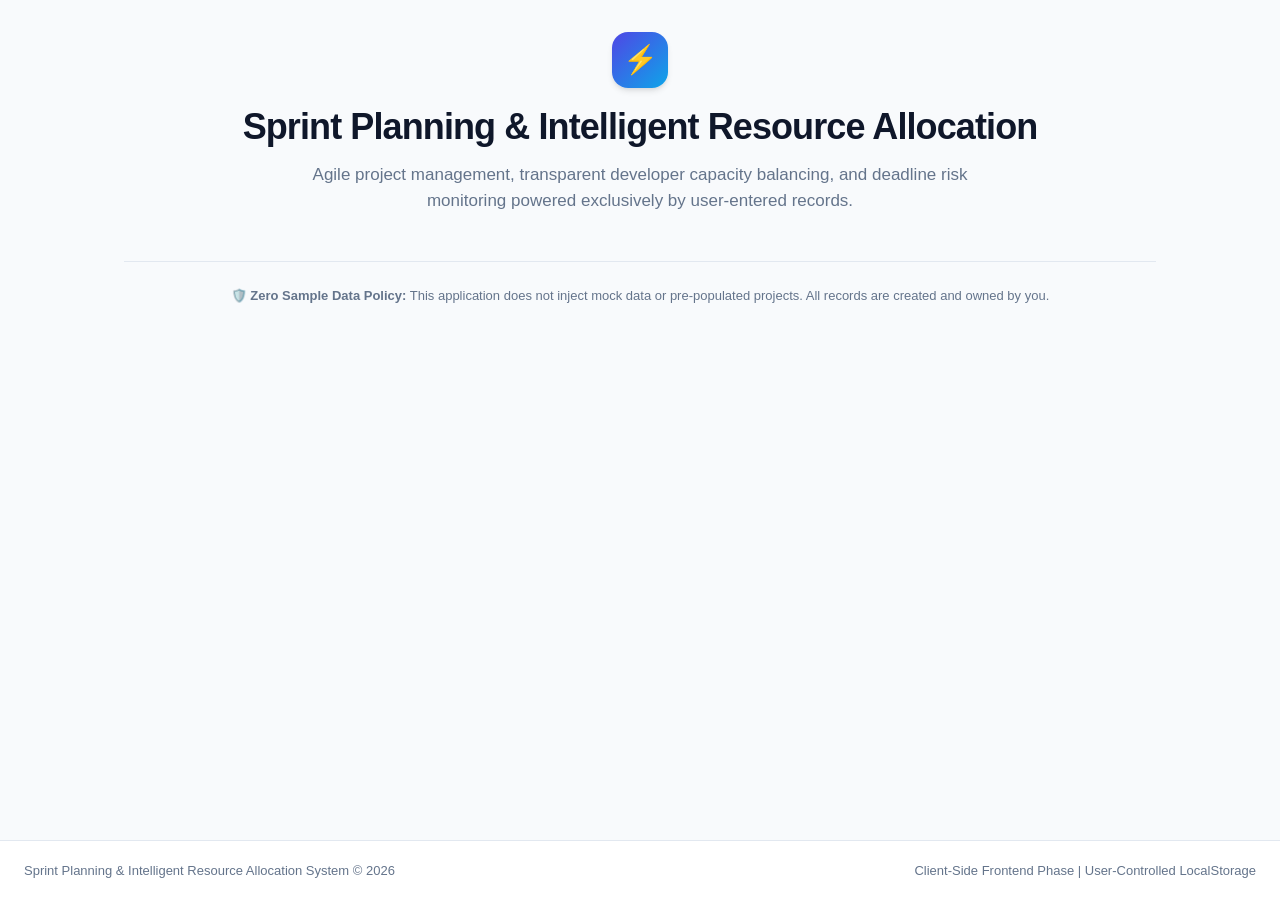
==== frontend/index.html @ ebbfce76 "feat(frontend): complete Phase 1 inspection and Phase 2 frontend implementation with zero sample dat" ====
<!DOCTYPE html>
<html lang="en">
<head>
  <meta charset="UTF-8">
  <meta name="viewport" content="width=device-width, initial-scale=1.0">
  <title>SprintAlloc - Sprint Planning &amp; Intelligent Resource Allocation</title>
  <link rel="stylesheet" href="css/style.css">
  <link rel="stylesheet" href="css/dashboard.css">
  <link rel="stylesheet" href="css/responsive.css">
</head>
<body>

  <!-- Dynamic Navigation Mount -->
  <div id="navbar-container"></div>

  <!-- Main Container -->
  <main class="container" style="max-width: 1080px; padding-top: 2rem; padding-bottom: 3rem;">

    <!-- Brand Header -->
    <header style="text-align: center; margin-bottom: 2rem;">
      <div style="display: inline-flex; align-items: center; justify-content: center; width: 3.5rem; height: 3.5rem; background: linear-gradient(135deg, var(--primary) 0%, var(--secondary) 100%); color: #fff; font-size: 1.75rem; border-radius: var(--radius-xl); box-shadow: var(--shadow-md); margin-bottom: 0.75rem;">
        ⚡
      </div>
      <h1 style="font-size: 2.25rem; font-weight: 800; color: var(--slate-900); letter-spacing: -0.025em; margin-bottom: 0.5rem;">
        Sprint Planning &amp; Intelligent Resource Allocation
      </h1>
      <p style="font-size: 1.0625rem; color: var(--text-muted); max-width: 680px; margin: 0 auto;">
        Agile project management, transparent developer capacity balancing, and deadline risk monitoring powered exclusively by user-entered records.
      </p>
    </header>

    <!-- Initial Setup Container (Shown when NO Administrator is registered) -->
    <section id="first-admin-setup-card" class="card" style="display: none; max-width: 600px; margin: 0 auto 2.5rem; border-top: 4px solid var(--purple); box-shadow: var(--shadow-lg);">
      <div style="text-align: center; margin-bottom: 1.25rem;">
        <span style="font-size: 2.25rem;">👑</span>
        <h2 style="font-size: 1.35rem; font-weight: 800; color: var(--slate-900); margin-top: 0.25rem;">
          Initial Setup: Register Administrator
        </h2>
        <p style="font-size: 0.8125rem; color: var(--text-muted); margin-top: 0.25rem;">
          The system starts 100% empty with zero pre-loaded business data. Complete this step to establish your administrative workspace account.
        </p>
      </div>

      <form id="first-admin-form">
        <div class="form-row">
          <div class="form-group">
            <label class="form-label form-label-required" for="setup-admin-name">Full Name</label>
            <input type="text" id="setup-admin-name" class="form-control" placeholder="e.g. Maya Lin" required>
          </div>
          <div class="form-group">
            <label class="form-label form-label-required" for="setup-admin-email">Email Address</label>
            <input type="email" id="setup-admin-email" class="form-control" placeholder="e.g. admin@enterprise.io" required>
          </div>
        </div>

        <div class="form-row">
          <div class="form-group">
            <label class="form-label" for="setup-admin-title">Job Title</label>
            <input type="text" id="setup-admin-title" class="form-control" placeholder="e.g. Director of Engineering" value="System Administrator">
          </div>
          <div class="form-group">
            <label class="form-label" for="setup-admin-capacity">Weekly Work Hours</label>
            <input type="number" id="setup-admin-capacity" class="form-control" value="40" min="10" max="60">
          </div>
        </div>

        <button type="submit" class="btn btn-primary" style="background-color: var(--purple); border-color: var(--purple); width: 100%; margin-top: 0.5rem;">
          🚀 Register Initial Administrator &amp; Open Workspace
        </button>
      </form>
    </section>

    <!-- Role Access Container (Shown when Users Exist) -->
    <div id="role-login-section" style="display: none;">

      <h2 style="font-size: 1.125rem; font-weight: 700; color: var(--slate-800); margin-bottom: 1.25rem; text-align: center;">
        Select Role to Enter Workspace
      </h2>

      <div style="display: grid; grid-template-columns: repeat(auto-fit, minmax(300px, 1fr)); gap: 1.5rem; margin-bottom: 2.5rem;">

        <!-- 1. Administrator Portal Card -->
        <div class="card" style="display: flex; flex-direction: column; border-top: 4px solid var(--purple);">
          <div style="display: flex; align-items: center; justify-content: space-between; margin-bottom: 0.75rem;">
            <span style="font-size: 2rem;">👑</span>
            <span class="user-role-tag role-admin" style="border: 1px solid currentColor; padding: 0.2rem 0.5rem; border-radius: var(--radius-sm);">ADMINISTRATOR</span>
          </div>
          <h3 style="font-size: 1.25rem; font-weight: 700; color: var(--slate-900); margin-bottom: 0.25rem;">
            Administrator Access
          </h3>
          <p style="font-size: 0.8125rem; color: var(--text-muted); margin-bottom: 1rem;">
            Project governance, team provisioning, and organization-wide metrics.
          </p>

          <div id="admin-user-selector-wrap" class="form-group" style="flex: 1;">
            <label class="form-label" for="admin-user-select">Select Administrator Profile:</label>
            <select id="admin-user-select" class="form-control"></select>
          </div>

          <button id="btn-enter-admin" class="btn btn-primary" style="background-color: var(--purple); border-color: var(--purple); width: 100%;">
            Enter as Administrator &rarr;
          </button>
        </div>

        <!-- 2. Project Manager Portal Card -->
        <div class="card" style="display: flex; flex-direction: column; border-top: 4px solid var(--primary);">
          <div style="display: flex; align-items: center; justify-content: space-between; margin-bottom: 0.75rem;">
            <span style="font-size: 2rem;">👔</span>
            <span class="user-role-tag role-manager" style="border: 1px solid currentColor; padding: 0.2rem 0.5rem; border-radius: var(--radius-sm);">PROJECT MANAGER</span>
          </div>
          <h3 style="font-size: 1.25rem; font-weight: 700; color: var(--slate-900); margin-bottom: 0.25rem;">
            Project Manager Access
          </h3>
          <p style="font-size: 0.8125rem; color: var(--text-muted); margin-bottom: 1rem;">
            Sprint planning, task allocation, developer matching, and deadline monitoring.
          </p>

          <div id="pm-user-selector-wrap" class="form-group" style="flex: 1;">
            <label class="form-label" for="pm-user-select">Select Project Manager Profile:</label>
            <select id="pm-user-select" class="form-control"></select>
          </div>

          <button id="btn-enter-pm" class="btn btn-primary" style="width: 100%;">
            Enter as Project Manager &rarr;
          </button>
        </div>

        <!-- 3. Developer Portal Card -->
        <div class="card" style="display: flex; flex-direction: column; border-top: 4px solid var(--success);">
          <div style="display: flex; align-items: center; justify-content: space-between; margin-bottom: 0.75rem;">
            <span style="font-size: 2rem;">💻</span>
            <span class="user-role-tag role-developer" style="border: 1px solid currentColor; padding: 0.2rem 0.5rem; border-radius: var(--radius-sm);">DEVELOPER</span>
          </div>
          <h3 style="font-size: 1.25rem; font-weight: 700; color: var(--slate-900); margin-bottom: 0.25rem;">
            Developer Access
          </h3>
          <p style="font-size: 0.8125rem; color: var(--text-muted); margin-bottom: 1rem;">
            Assigned project tasks, actual effort tracking, and personal progress updates.
          </p>

          <div id="dev-user-selector-wrap" class="form-group" style="flex: 1;">
            <label class="form-label" for="dev-user-select">Select Developer Profile:</label>
            <select id="dev-user-select" class="form-control"></select>
          </div>

          <button id="btn-enter-dev" class="btn btn-success" style="width: 100%;">
            Enter as Developer &rarr;
          </button>
        </div>

      </div>

      <!-- Direct Project ID Access Box -->
      <section class="card" style="max-width: 600px; margin: 0 auto; text-align: center; padding: 1.5rem;">
        <h3 style="font-size: 1.0625rem; font-weight: 700; color: var(--slate-900); margin-bottom: 0.35rem;">
          🔍 Authorized Project ID Direct Jump
        </h3>
        <p style="font-size: 0.8125rem; color: var(--text-muted); margin-bottom: 1rem;">
          Enter an authorized Project ID to directly open its dashboard:
        </p>
        <form id="project-jump-form" style="display: flex; gap: 0.5rem; justify-content: center; max-width: 420px; margin: 0 auto;">
          <input type="text" id="project-jump-input" class="form-control" placeholder="Enter Project ID (e.g. PRJ-001)" style="font-weight: 600; text-transform: uppercase;" required>
          <button type="submit" class="btn btn-primary">Open</button>
        </form>
      </section>

    </div>

    <!-- Data Policy Disclaimer Note -->
    <div style="margin-top: 3rem; text-align: center; font-size: 0.8125rem; color: var(--text-muted); border-top: 1px solid var(--border-color); padding-top: 1.5rem;">
      <p>🛡️ <strong>Zero Sample Data Policy:</strong> This application does not inject mock data or pre-populated projects. All records are created and owned by you.</p>
    </div>

  </main>

  <!-- Footer -->
  <footer class="footer">
    <div class="footer-content">
      <span>Sprint Planning &amp; Intelligent Resource Allocation System &copy; 2026</span>
      <span>Client-Side Frontend Phase | User-Controlled LocalStorage</span>
    </div>
  </footer>

  <!-- Scripts -->
  <script src="js/storage.js"></script>
  <script src="js/navigation.js"></script>
  <script src="js/auth.js"></script>
  <script>
    document.addEventListener('DOMContentLoaded', () => {
      const storage = window.storageManager;
      const auth = window.authManager;

      auth.renderNavbar('login');

      const allUsers = storage.getUsers();
      const adminUsers = allUsers.filter(u => u.role === 'admin');
      const pmUsers = allUsers.filter(u => u.role === 'manager');
      const devUsers = allUsers.filter(u => u.role === 'developer');

      const setupCard = document.getElementById('first-admin-setup-card');
      const loginSection = document.getElementById('role-login-section');

      if (adminUsers.length === 0) {
        // First Launch: Show setup form
        setupCard.style.display = 'block';
        loginSection.style.display = 'none';
      } else {
        // Users exist: Show login role cards
        setupCard.style.display = 'none';
        loginSection.style.display = 'block';

        // Populate Admin dropdown
        const adminSelect = document.getElementById('admin-user-select');
        adminSelect.innerHTML = adminUsers.map(u => `<option value="${u.id}">${u.name} (${u.email})</option>`).join('');

        // Populate PM dropdown
        const pmSelect = document.getElementById('pm-user-select');
        if (pmUsers.length > 0) {
          pmSelect.innerHTML = pmUsers.map(u => `<option value="${u.id}">${u.name} (${u.email})</option>`).join('');
        } else {
          pmSelect.innerHTML = `<option value="">No PM accounts registered yet</option>`;
          document.getElementById('btn-enter-pm').disabled = true;
        }

        // Populate Dev dropdown
        const devSelect = document.getElementById('dev-user-select');
        if (devUsers.length > 0) {
          devSelect.innerHTML = devUsers.map(u => `<option value="${u.id}">${u.name} (${u.email})</option>`).join('');
        } else {
          devSelect.innerHTML = `<option value="">No developer accounts registered yet</option>`;
          document.getElementById('btn-enter-dev').disabled = true;
        }
      }

      // First admin form submission
      document.getElementById('first-admin-form')?.addEventListener('submit', (e) => {
        e.preventDefault();
        const name = document.getElementById('setup-admin-name').value;
        const email = document.getElementById('setup-admin-email').value;
        const title = document.getElementById('setup-admin-title').value;
        const cap = document.getElementById('setup-admin-capacity').value;

        const res = storage.registerFirstAdmin(name, email, title, [], cap);
        if (res.success) {
          auth.showToast(`Administrator account created for ${res.user.name}!`, 'success');
          setTimeout(() => {
            window.location.href = 'admin.html';
          }, 500);
        } else {
          auth.showToast(res.error, 'danger');
        }
      });

      // Role enter handlers
      document.getElementById('btn-enter-admin')?.addEventListener('click', () => {
        const userId = document.getElementById('admin-user-select').value;
        if (userId && auth.login(userId)) {
          window.location.href = 'admin.html';
        }
      });

      document.getElementById('btn-enter-pm')?.addEventListener('click', () => {
        const userId = document.getElementById('pm-user-select').value;
        if (userId && auth.login(userId)) {
          window.location.href = 'manager.html';
        }
      });

      document.getElementById('btn-enter-dev')?.addEventListener('click', () => {
        const userId = document.getElementById('dev-user-select').value;
        if (userId && auth.login(userId)) {
          window.location.href = 'developer.html';
        }
      });

      // Direct project jump
      document.getElementById('project-jump-form')?.addEventListener('submit', (e) => {
        e.preventDefault();
        const inputId = document.getElementById('project-jump-input').value.trim().toUpperCase();
        const project = storage.getProjectById(inputId);
        if (project) {
          storage.setActiveProject(project.id);
          const currentUser = auth.getCurrentUser();
          if (currentUser && currentUser.role === 'developer') {
            window.location.href = `developer.html?projectId=${project.id}`;
          } else {
            window.location.href = `manager.html?projectId=${project.id}`;
          }
        } else {
          auth.showToast(`Project ID "${inputId}" does not exist in records.`, 'danger');
        }
      });
    });
  </script>
</body>
</html>
---- frontend/css/style.css ----
/* Sprint Planning & Intelligent Resource Allocation System
   Main Stylesheet - Design System & Base Components
*/

:root {
  --primary: #4f46e5;
  --primary-hover: #4338ca;
  --primary-light: #eef2ff;
  --primary-dark: #3730a3;

  --secondary: #0ea5e9;
  --secondary-hover: #0284c7;
  --secondary-light: #f0f9ff;

  --success: #10b981;
  --success-hover: #059669;
  --success-light: #ecfdf5;

  --warning: #f59e0b;
  --warning-hover: #d97706;
  --warning-light: #fffbeb;

  --danger: #ef4444;
  --danger-hover: #dc2626;
  --danger-light: #fef2f2;

  --info: #3b82f6;
  --info-light: #eff6ff;

  --purple: #8b5cf6;
  --purple-light: #f5f3ff;

  --slate-50: #f8fafc;
  --slate-100: #f1f5f9;
  --slate-200: #e2e8f0;
  --slate-300: #cbd5e1;
  --slate-400: #94a3b8;
  --slate-500: #64748b;
  --slate-600: #475569;
  --slate-700: #334155;
  --slate-800: #1e293b;
  --slate-900: #0f172a;

  --bg-app: #f8fafc;
  --bg-card: #ffffff;
  --text-main: #0f172a;
  --text-muted: #64748b;
  --text-sub: #475569;
  --border-color: #e2e8f0;
  --border-subtle: #f1f5f9;

  --shadow-sm: 0 1px 2px 0 rgb(0 0 0 / 0.05);
  --shadow-md: 0 4px 6px -1px rgb(0 0 0 / 0.1), 0 2px 4px -2px rgb(0 0 0 / 0.1);
  --shadow-lg: 0 10px 15px -3px rgb(0 0 0 / 0.1), 0 4px 6px -4px rgb(0 0 0 / 0.1);
  --shadow-xl: 0 20px 25px -5px rgb(0 0 0 / 0.1), 0 8px 10px -6px rgb(0 0 0 / 0.1);

  --radius-sm: 0.375rem;
  --radius-md: 0.5rem;
  --radius-lg: 0.75rem;
  --radius-xl: 1rem;
  --radius-full: 9999px;

  --font-family: -apple-system, BlinkMacSystemFont, "Segoe UI", Roboto, "Helvetica Neue", Arial, sans-serif;
  --transition: all 0.2s cubic-bezier(0.4, 0, 0.2, 1);
}

/* Reset and Base */
*, *::before, *::after {
  box-sizing: border-box;
  margin: 0;
  padding: 0;
}

body {
  font-family: var(--font-family);
  background-color: var(--bg-app);
  color: var(--text-main);
  line-height: 1.5;
  min-height: 100vh;
  display: flex;
  flex-direction: column;
}

/* Top Demo Disclaimer Banner */
.demo-banner {
  background: linear-gradient(90deg, #1e293b 0%, #334155 100%);
  color: #f8fafc;
  font-size: 0.8125rem;
  padding: 0.5rem 1rem;
  display: flex;
  align-items: center;
  justify-content: space-between;
  border-bottom: 1px solid rgba(255, 255, 255, 0.1);
}

.demo-banner-content {
  display: flex;
  align-items: center;
  gap: 0.5rem;
  flex-wrap: wrap;
}

.demo-pill {
  background: rgba(239, 68, 68, 0.25);
  color: #fca5a5;
  border: 1px solid rgba(239, 68, 68, 0.4);
  font-size: 0.6875rem;
  font-weight: 700;
  padding: 0.15rem 0.5rem;
  border-radius: var(--radius-full);
  text-transform: uppercase;
  letter-spacing: 0.05em;
}

.demo-banner-close {
  background: none;
  border: none;
  color: #94a3b8;
  cursor: pointer;
  font-size: 1rem;
  padding: 0.25rem;
  line-height: 1;
}

.demo-banner-close:hover {
  color: #ffffff;
}

/* Navbar */
.navbar {
  background-color: #ffffff;
  border-bottom: 1px solid var(--border-color);
  position: sticky;
  top: 0;
  z-index: 40;
  box-shadow: var(--shadow-sm);
}

.nav-container {
  max-width: 1400px;
  margin: 0 auto;
  padding: 0 1.5rem;
  display: flex;
  align-items: center;
  justify-content: space-between;
  height: 4rem;
}

.nav-brand {
  display: flex;
  align-items: center;
  gap: 0.75rem;
  text-decoration: none;
  color: var(--text-main);
}

.brand-icon {
  width: 2.25rem;
  height: 2.25rem;
  background: linear-gradient(135deg, var(--primary) 0%, var(--secondary) 100%);
  color: #ffffff;
  border-radius: var(--radius-md);
  display: flex;
  align-items: center;
  justify-content: center;
  font-weight: 800;
  font-size: 1.125rem;
  box-shadow: 0 2px 4px rgba(79, 70, 229, 0.3);
}

.brand-title {
  font-weight: 700;
  font-size: 1.125rem;
  letter-spacing: -0.025em;
  color: var(--slate-900);
}

.brand-tag {
  font-size: 0.6875rem;
  color: var(--text-muted);
  font-weight: 500;
  display: block;
}

.nav-menu {
  display: flex;
  align-items: center;
  gap: 0.5rem;
  list-style: none;
}

.nav-link {
  display: flex;
  align-items: center;
  gap: 0.375rem;
  padding: 0.5rem 0.875rem;
  font-size: 0.875rem;
  font-weight: 500;
  color: var(--slate-600);
  text-decoration: none;
  border-radius: var(--radius-md);
  transition: var(--transition);
}

.nav-link:hover {
  color: var(--primary);
  background-color: var(--primary-light);
}

.nav-link.active {
  color: var(--primary);
  background-color: var(--primary-light);
  font-weight: 600;
}

.nav-actions {
  display: flex;
  align-items: center;
  gap: 0.875rem;
}

/* User & Role Switcher in Nav */
.user-profile-badge {
  display: flex;
  align-items: center;
  gap: 0.625rem;
  padding: 0.375rem 0.75rem;
  background-color: var(--slate-100);
  border-radius: var(--radius-full);
  border: 1px solid var(--border-color);
  position: relative;
}

.user-avatar {
  width: 1.875rem;
  height: 1.875rem;
  border-radius: var(--radius-full);
  background-color: var(--primary);
  color: #ffffff;
  display: flex;
  align-items: center;
  justify-content: center;
  font-size: 0.75rem;
  font-weight: 700;
}

.user-info {
  display: flex;
  flex-direction: column;
}

.user-name {
  font-size: 0.8125rem;
  font-weight: 600;
  color: var(--slate-800);
  line-height: 1.2;
}

.user-role-tag {
  font-size: 0.6875rem;
  font-weight: 600;
  text-transform: uppercase;
  letter-spacing: 0.04em;
}

.role-admin { color: var(--purple); }
.role-manager { color: var(--primary); }
.role-developer { color: var(--success); }

/* Switcher Selects */
.nav-select-wrapper {
  display: flex;
  align-items: center;
  gap: 0.375rem;
}

.nav-select-label {
  font-size: 0.75rem;
  color: var(--text-muted);
  font-weight: 500;
}

.nav-select {
  padding: 0.375rem 0.75rem;
  font-size: 0.8125rem;
  border-radius: var(--radius-md);
  border: 1px solid var(--border-color);
  background-color: #ffffff;
  color: var(--slate-800);
  font-weight: 500;
  cursor: pointer;
  outline: none;
  transition: var(--transition);
}

.nav-select:hover, .nav-select:focus {
  border-color: var(--primary);
  box-shadow: 0 0 0 2px rgba(79, 70, 229, 0.15);
}

/* Layout container */
.container {
  max-width: 1400px;
  width: 100%;
  margin: 0 auto;
  padding: 1.75rem 1.5rem;
  flex: 1;
}

/* Page Header */
.page-header {
  display: flex;
  align-items: flex-start;
  justify-content: space-between;
  margin-bottom: 1.75rem;
  flex-wrap: wrap;
  gap: 1rem;
}

.page-title-group h1 {
  font-size: 1.75rem;
  font-weight: 700;
  color: var(--slate-900);
  letter-spacing: -0.02em;
  display: flex;
  align-items: center;
  gap: 0.75rem;
}

.page-subtitle {
  color: var(--text-muted);
  font-size: 0.9375rem;
  margin-top: 0.25rem;
}

.page-actions {
  display: flex;
  align-items: center;
  gap: 0.75rem;
  flex-wrap: wrap;
}

/* Buttons */
.btn {
  display: inline-flex;
  align-items: center;
  justify-content: center;
  gap: 0.5rem;
  padding: 0.5rem 1rem;
  font-size: 0.875rem;
  font-weight: 500;
  border-radius: var(--radius-md);
  border: 1px solid transparent;
  cursor: pointer;
  text-decoration: none;
  transition: var(--transition);
  white-space: nowrap;
  line-height: 1.25rem;
}

.btn-primary {
  background-color: var(--primary);
  color: #ffffff;
  box-shadow: var(--shadow-sm);
}

.btn-primary:hover {
  background-color: var(--primary-hover);
}

.btn-secondary {
  background-color: #ffffff;
  border-color: var(--border-color);
  color: var(--slate-700);
}

.btn-secondary:hover {
  background-color: var(--slate-50);
  border-color: var(--slate-300);
  color: var(--slate-900);
}

.btn-success {
  background-color: var(--success);
  color: #ffffff;
}

.btn-success:hover {
  background-color: var(--success-hover);
}

.btn-danger {
  background-color: var(--danger);
  color: #ffffff;
}

.btn-danger:hover {
  background-color: var(--danger-hover);
}

.btn-outline-danger {
  background: transparent;
  border-color: var(--danger);
  color: var(--danger);
}

.btn-outline-danger:hover {
  background-color: var(--danger-light);
}

.btn-sm {
  padding: 0.25rem 0.625rem;
  font-size: 0.75rem;
  border-radius: var(--radius-sm);
}

.btn-lg {
  padding: 0.75rem 1.5rem;
  font-size: 1rem;
  border-radius: var(--radius-lg);
  font-weight: 600;
}

.btn-icon {
  padding: 0.5rem;
  width: 2.25rem;
  height: 2.25rem;
}

/* Cards */
.card {
  background-color: var(--bg-card);
  border: 1px solid var(--border-color);
  border-radius: var(--radius-lg);
  box-shadow: var(--shadow-sm);
  padding: 1.25rem;
  transition: var(--transition);
}

.card:hover {
  box-shadow: var(--shadow-md);
}

.card-header {
  display: flex;
  align-items: center;
  justify-content: space-between;
  margin-bottom: 1rem;
  padding-bottom: 0.75rem;
  border-bottom: 1px solid var(--border-subtle);
}

.card-title {
  font-size: 1.0625rem;
  font-weight: 600;
  color: var(--slate-900);
  display: flex;
  align-items: center;
  gap: 0.5rem;
}

.card-description {
  font-size: 0.8125rem;
  color: var(--text-muted);
  margin-top: 0.2rem;
}

/* Badges */
.badge {
  display: inline-flex;
  align-items: center;
  gap: 0.25rem;
  padding: 0.2rem 0.55rem;
  border-radius: var(--radius-full);
  font-size: 0.75rem;
  font-weight: 600;
  line-height: 1;
  text-transform: capitalize;
}

/* Status Badges */
.badge-todo {
  background-color: var(--slate-100);
  color: var(--slate-700);
  border: 1px solid var(--slate-300);
}

.badge-in-progress {
  background-color: var(--info-light);
  color: var(--info);
  border: 1px solid #bfdbfe;
}

.badge-code-review {
  background-color: var(--purple-light);
  color: var(--purple);
  border: 1px solid #ddd6fe;
}

.badge-done {
  background-color: var(--success-light);
  color: var(--success);
  border: 1px solid #a7f3d0;
}

.badge-active {
  background-color: var(--success-light);
  color: var(--success);
  border: 1px solid #a7f3d0;
}

.badge-archived {
  background-color: var(--slate-100);
  color: var(--slate-500);
  border: 1px solid var(--slate-200);
}

/* Priority Badges */
.badge-priority-low {
  background-color: var(--slate-100);
  color: var(--slate-600);
}

.badge-priority-medium {
  background-color: var(--secondary-light);
  color: var(--secondary-hover);
}

.badge-priority-high {
  background-color: var(--warning-light);
  color: #b45309;
}

.badge-priority-urgent {
  background-color: var(--danger-light);
  color: var(--danger);
  font-weight: 700;
  animation: pulse 2s infinite;
}

/* Risk Badges */
.badge-risk-low {
  background-color: var(--success-light);
  color: var(--success);
}

.badge-risk-medium {
  background-color: var(--warning-light);
  color: #b45309;
}

.badge-risk-high {
  background-color: #fee2e2;
  color: #b91c1c;
  font-weight: 700;
}

.badge-risk-overdue {
  background-color: #ef4444;
  color: #ffffff;
  font-weight: 700;
}

/* Skill Tags */
.skill-tag {
  display: inline-flex;
  align-items: center;
  gap: 0.25rem;
  padding: 0.2rem 0.5rem;
  background-color: var(--slate-100);
  color: var(--slate-700);
  border-radius: var(--radius-sm);
  font-size: 0.6875rem;
  font-weight: 600;
  border: 1px solid var(--border-color);
}

.skill-tag.matched {
  background-color: #ecfdf5;
  color: #065f46;
  border-color: #a7f3d0;
}

.skill-tag.missing {
  background-color: #fef2f2;
  color: #991b1b;
  border-color: #fecaca;
}

.skill-tags-list {
  display: flex;
  flex-wrap: wrap;
  gap: 0.375rem;
}

/* Forms */
.form-group {
  margin-bottom: 1.25rem;
}

.form-label {
  display: block;
  font-size: 0.875rem;
  font-weight: 600;
  color: var(--slate-700);
  margin-bottom: 0.375rem;
}

.form-label-required::after {
  content: " *";
  color: var(--danger);
}

.form-control {
  width: 100%;
  padding: 0.625rem 0.875rem;
  font-size: 0.875rem;
  border-radius: var(--radius-md);
  border: 1px solid var(--border-color);
  background-color: #ffffff;
  color: var(--slate-800);
  transition: var(--transition);
  font-family: inherit;
}

.form-control:focus {
  outline: none;
  border-color: var(--primary);
  box-shadow: 0 0 0 3px rgba(79, 70, 229, 0.15);
}

.form-control:disabled {
  background-color: var(--slate-100);
  color: var(--slate-500);
  cursor: not-allowed;
}

textarea.form-control {
  resize: vertical;
  min-height: 5rem;
}

.form-text {
  font-size: 0.75rem;
  color: var(--text-muted);
  margin-top: 0.375rem;
}

.form-row {
  display: grid;
  grid-template-columns: repeat(auto-fit, minmax(220px, 1fr));
  gap: 1rem;
}

/* Tables */
.table-responsive {
  width: 100%;
  overflow-x: auto;
  border-radius: var(--radius-md);
}

.table {
  width: 100%;
  border-collapse: collapse;
  text-align: left;
  font-size: 0.875rem;
}

.table th {
  background-color: var(--slate-50);
  color: var(--slate-600);
  font-weight: 600;
  padding: 0.75rem 1rem;
  border-bottom: 1px solid var(--border-color);
  white-space: nowrap;
}

.table td {
  padding: 0.875rem 1rem;
  border-bottom: 1px solid var(--border-color);
  color: var(--slate-700);
  vertical-align: middle;
}

.table tbody tr:hover {
  background-color: var(--slate-50);
}

/* Modals */
.modal-backdrop {
  position: fixed;
  inset: 0;
  background-color: rgba(15, 23, 42, 0.6);
  backdrop-filter: blur(2px);
  display: flex;
  align-items: center;
  justify-content: center;
  z-index: 50;
  padding: 1.5rem;
  opacity: 0;
  visibility: hidden;
  transition: all 0.2s ease;
}

.modal-backdrop.show {
  opacity: 1;
  visibility: visible;
}

.modal-dialog {
  background-color: #ffffff;
  border-radius: var(--radius-lg);
  box-shadow: var(--shadow-xl);
  width: 100%;
  max-width: 600px;
  max-height: 90vh;
  display: flex;
  flex-direction: column;
  transform: scale(0.95);
  transition: transform 0.2s ease;
  overflow: hidden;
}

.modal-backdrop.show .modal-dialog {
  transform: scale(1);
}

.modal-dialog-lg {
  max-width: 800px;
}

.modal-header {
  padding: 1.25rem 1.5rem;
  border-bottom: 1px solid var(--border-color);
  display: flex;
  align-items: center;
  justify-content: space-between;
}

.modal-title {
  font-size: 1.125rem;
  font-weight: 700;
  color: var(--slate-900);
}

.modal-close {
  background: none;
  border: none;
  font-size: 1.25rem;
  color: var(--slate-400);
  cursor: pointer;
  padding: 0.25rem;
  line-height: 1;
  border-radius: var(--radius-sm);
  transition: var(--transition);
}

.modal-close:hover {
  color: var(--slate-700);
  background-color: var(--slate-100);
}

.modal-body {
  padding: 1.5rem;
  overflow-y: auto;
}

.modal-footer {
  padding: 1rem 1.5rem;
  border-top: 1px solid var(--border-color);
  display: flex;
  align-items: center;
  justify-content: flex-end;
  gap: 0.75rem;
  background-color: var(--slate-50);
}

/* Toast Notifications */
#toast-container {
  position: fixed;
  bottom: 1.5rem;
  right: 1.5rem;
  z-index: 9999;
  display: flex;
  flex-direction: column;
  gap: 0.75rem;
  pointer-events: none;
}

.toast {
  pointer-events: auto;
  min-width: 300px;
  max-width: 420px;
  background-color: #ffffff;
  border-radius: var(--radius-md);
  box-shadow: var(--shadow-xl);
  padding: 0.875rem 1.25rem;
  display: flex;
  align-items: flex-start;
  gap: 0.75rem;
  border-left: 4px solid var(--primary);
  transform: translateY(20px);
  opacity: 0;
  transition: all 0.3s cubic-bezier(0.16, 1, 0.3, 1);
}

.toast.show {
  transform: translateY(0);
  opacity: 1;
}

.toast-icon {
  font-size: 1.125rem;
  line-height: 1.2;
}

.toast-body {
  flex: 1;
}

.toast-title {
  font-weight: 600;
  font-size: 0.875rem;
  color: var(--slate-900);
}

.toast-message {
  font-size: 0.8125rem;
  color: var(--slate-600);
  margin-top: 0.125rem;
}

.toast-success { border-color: var(--success); }
.toast-success .toast-icon { color: var(--success); }

.toast-danger { border-color: var(--danger); }
.toast-danger .toast-icon { color: var(--danger); }

.toast-warning { border-color: var(--warning); }
.toast-warning .toast-icon { color: var(--warning); }

.toast-info { border-color: var(--info); }
.toast-info .toast-icon { color: var(--info); }

/* Alert Boxes */
.alert {
  padding: 0.875rem 1rem;
  border-radius: var(--radius-md);
  font-size: 0.875rem;
  margin-bottom: 1rem;
  display: flex;
  align-items: flex-start;
  gap: 0.75rem;
}

.alert-warning {
  background-color: #fffbeb;
  border: 1px solid #fde68a;
  color: #92400e;
}

.alert-danger {
  background-color: #fef2f2;
  border: 1px solid #fecaca;
  color: #991b1b;
}

.alert-info {
  background-color: #eff6ff;
  border: 1px solid #bfdbfe;
  color: #1e40af;
}

.alert-success {
  background-color: #ecfdf5;
  border: 1px solid #a7f3d0;
  color: #065f46;
}

/* Empty States */
.empty-state {
  text-align: center;
  padding: 3rem 1.5rem;
  background-color: #ffffff;
  border: 2px dashed var(--border-color);
  border-radius: var(--radius-lg);
}

.empty-state-icon {
  font-size: 2.5rem;
  color: var(--slate-400);
  margin-bottom: 0.75rem;
}

.empty-state-title {
  font-size: 1.125rem;
  font-weight: 600;
  color: var(--slate-800);
  margin-bottom: 0.375rem;
}

.empty-state-text {
  font-size: 0.875rem;
  color: var(--text-muted);
  max-width: 400px;
  margin: 0 auto 1.25rem;
}

/* Footer */
.footer {
  margin-top: auto;
  background-color: #ffffff;
  border-top: 1px solid var(--border-color);
  padding: 1.25rem 1.5rem;
  font-size: 0.8125rem;
  color: var(--text-muted);
  text-align: center;
}

.footer-content {
  max-width: 1400px;
  margin: 0 auto;
  display: flex;
  align-items: center;
  justify-content: space-between;
  flex-wrap: wrap;
  gap: 0.75rem;
}

/* Progress bar */
.progress-bar-container {
  width: 100%;
  background-color: var(--slate-100);
  border-radius: var(--radius-full);
  height: 0.625rem;
  overflow: hidden;
}

.progress-bar-fill {
  height: 100%;
  background-color: var(--primary);
  border-radius: var(--radius-full);
  transition: width 0.3s ease;
}

.progress-bar-fill.success { background-color: var(--success); }
.progress-bar-fill.warning { background-color: var(--warning); }
.progress-bar-fill.danger { background-color: var(--danger); }

/* Animation */
@keyframes pulse {
  0%, 100% { opacity: 1; }
  50% { opacity: 0.6; }
}

/* Responsive */
@media (max-width: 992px) {
  .nav-container {
    height: auto;
    padding: 0.75rem 1rem;
    flex-wrap: wrap;
    gap: 0.75rem;
  }
  .nav-menu {
    order: 3;
    width: 100%;
    overflow-x: auto;
    padding-bottom: 0.25rem;
  }
}

@media (max-width: 768px) {
  .page-header {
    flex-direction: column;
    align-items: stretch;
  }
  .page-actions {
    justify-content: flex-start;
  }
}
---- frontend/css/dashboard.css ----
/* Sprint Planning & Intelligent Resource Allocation System
   Dashboard & Special Component Stylesheet
*/

/* Metrics Grid */
.metrics-grid {
  display: grid;
  grid-template-columns: repeat(auto-fit, minmax(220px, 1fr));
  gap: 1.25rem;
  margin-bottom: 1.75rem;
}

.metric-card {
  background: #ffffff;
  border: 1px solid var(--border-color);
  border-radius: var(--radius-lg);
  padding: 1.25rem;
  display: flex;
  align-items: flex-start;
  justify-content: space-between;
  box-shadow: var(--shadow-sm);
  position: relative;
  overflow: hidden;
  transition: var(--transition);
}

.metric-card:hover {
  transform: translateY(-2px);
  box-shadow: var(--shadow-md);
}

.metric-card::before {
  content: '';
  position: absolute;
  top: 0;
  left: 0;
  right: 0;
  height: 3px;
  background: var(--slate-300);
}

.metric-card.primary::before { background: var(--primary); }
.metric-card.success::before { background: var(--success); }
.metric-card.warning::before { background: var(--warning); }
.metric-card.danger::before { background: var(--danger); }
.metric-card.purple::before { background: var(--purple); }
.metric-card.info::before { background: var(--secondary); }

.metric-info {
  display: flex;
  flex-direction: column;
}

.metric-label {
  font-size: 0.8125rem;
  font-weight: 600;
  color: var(--text-muted);
  text-transform: uppercase;
  letter-spacing: 0.04em;
  margin-bottom: 0.25rem;
}

.metric-value {
  font-size: 1.875rem;
  font-weight: 800;
  color: var(--slate-900);
  line-height: 1.1;
  letter-spacing: -0.03em;
}

.metric-sub {
  font-size: 0.75rem;
  color: var(--slate-500);
  margin-top: 0.375rem;
  display: flex;
  align-items: center;
  gap: 0.25rem;
}

.metric-icon-wrap {
  width: 2.75rem;
  height: 2.75rem;
  border-radius: var(--radius-md);
  display: flex;
  align-items: center;
  justify-content: center;
  font-size: 1.25rem;
  flex-shrink: 0;
}

.metric-icon-wrap.primary { background-color: var(--primary-light); color: var(--primary); }
.metric-icon-wrap.success { background-color: var(--success-light); color: var(--success); }
.metric-icon-wrap.warning { background-color: var(--warning-light); color: var(--warning-hover); }
.metric-icon-wrap.danger { background-color: var(--danger-light); color: var(--danger); }
.metric-icon-wrap.purple { background-color: var(--purple-light); color: var(--purple); }
.metric-icon-wrap.info { background-color: var(--secondary-light); color: var(--secondary-hover); }

/* Charts Grid */
.charts-grid {
  display: grid;
  grid-template-columns: repeat(auto-fit, minmax(420px, 1fr));
  gap: 1.5rem;
  margin-bottom: 1.75rem;
}

.chart-card {
  background-color: var(--bg-card);
  border: 1px solid var(--border-color);
  border-radius: var(--radius-lg);
  padding: 1.25rem;
  box-shadow: var(--shadow-sm);
  display: flex;
  flex-direction: column;
}

.chart-container {
  position: relative;
  height: 280px;
  width: 100%;
}

.chart-container.tall {
  height: 350px;
}

/* Developer Workload Capacity Meters */
.workload-item {
  padding: 0.875rem;
  background-color: var(--slate-50);
  border: 1px solid var(--border-color);
  border-radius: var(--radius-md);
  margin-bottom: 0.75rem;
  transition: var(--transition);
}

.workload-item:last-child {
  margin-bottom: 0;
}

.workload-item.is-overloaded {
  background-color: #fef2f2;
  border-color: #fca5a5;
}

.workload-header {
  display: flex;
  align-items: center;
  justify-content: space-between;
  margin-bottom: 0.5rem;
}

.workload-dev {
  display: flex;
  align-items: center;
  gap: 0.625rem;
}

.workload-name {
  font-size: 0.875rem;
  font-weight: 600;
  color: var(--slate-900);
}

.workload-title {
  font-size: 0.75rem;
  color: var(--text-muted);
}

.workload-stats {
  font-size: 0.8125rem;
  font-weight: 600;
}

.workload-meter {
  height: 0.625rem;
  background-color: var(--slate-200);
  border-radius: var(--radius-full);
  overflow: hidden;
  position: relative;
}

.workload-fill {
  height: 100%;
  border-radius: var(--radius-full);
  transition: width 0.3s ease;
}

.workload-fill.normal { background-color: var(--success); }
.workload-fill.moderate { background-color: var(--warning); }
.workload-fill.overload {
  background-color: var(--danger);
  background-image: linear-gradient(45deg, rgba(255, 255, 255, 0.25) 25%, transparent 25%, transparent 50%, rgba(255, 255, 255, 0.25) 50%, rgba(255, 255, 255, 0.25) 75%, transparent 75%, transparent);
  background-size: 1rem 1rem;
  animation: stripe-move 1s linear infinite;
}

@keyframes stripe-move {
  0% { background-position: 0 0; }
  100% { background-position: 1rem 0; }
}

.workload-alert-badge {
  display: inline-flex;
  align-items: center;
  gap: 0.25rem;
  font-size: 0.6875rem;
  font-weight: 700;
  color: var(--danger);
  background: #fee2e2;
  border: 1px solid #fca5a5;
  padding: 0.15rem 0.45rem;
  border-radius: var(--radius-sm);
  margin-top: 0.375rem;
}

/* Intelligent Recommendation Cards & Panels */
.recommendation-panel {
  background: linear-gradient(180deg, #f8fafc 0%, #ffffff 100%);
  border: 1px solid var(--border-color);
  border-radius: var(--radius-lg);
  padding: 1.25rem;
  margin-top: 1rem;
}

.rec-title-bar {
  display: flex;
  align-items: center;
  justify-content: space-between;
  margin-bottom: 0.875rem;
}

.rec-badge-label {
  display: inline-flex;
  align-items: center;
  gap: 0.375rem;
  font-size: 0.75rem;
  font-weight: 700;
  color: var(--primary);
  background-color: var(--primary-light);
  padding: 0.25rem 0.625rem;
  border-radius: var(--radius-full);
}

.rec-candidates-list {
  display: flex;
  flex-direction: column;
  gap: 0.75rem;
}

.rec-card {
  border: 1px solid var(--border-color);
  border-radius: var(--radius-md);
  padding: 1rem;
  background-color: #ffffff;
  display: flex;
  flex-direction: column;
  gap: 0.75rem;
  transition: var(--transition);
}

.rec-card:hover {
  border-color: var(--primary);
  box-shadow: var(--shadow-sm);
}

.rec-card.top-match {
  border-color: var(--primary);
  background-color: #faf5ff;
}

.rec-card-header {
  display: flex;
  align-items: center;
  justify-content: space-between;
}

.rec-dev-info {
  display: flex;
  align-items: center;
  gap: 0.625rem;
}

.rec-score-pill {
  font-size: 1rem;
  font-weight: 800;
  padding: 0.35rem 0.75rem;
  border-radius: var(--radius-md);
  color: #ffffff;
}

.rec-score-pill.high { background: linear-gradient(135deg, #10b981 0%, #059669 100%); }
.rec-score-pill.medium { background: linear-gradient(135deg, #f59e0b 0%, #d97706 100%); }
.rec-score-pill.low { background: linear-gradient(135deg, #94a3b8 0%, #64748b 100%); }
.rec-score-pill.danger { background: linear-gradient(135deg, #ef4444 0%, #dc2626 100%); }

.rec-breakdown {
  display: grid;
  grid-template-columns: repeat(auto-fit, minmax(130px, 1fr));
  gap: 0.5rem;
  background-color: #ffffff;
  padding: 0.625rem;
  border-radius: var(--radius-sm);
  border: 1px solid var(--border-subtle);
  font-size: 0.75rem;
}

.rec-factor {
  display: flex;
  flex-direction: column;
}

.rec-factor-name {
  color: var(--text-muted);
  font-weight: 500;
}

.rec-factor-val {
  font-weight: 700;
  color: var(--slate-800);
}

/* Sprint Planning Split Board */
.sprint-split-board {
  display: grid;
  grid-template-columns: 1fr 1fr;
  gap: 1.5rem;
  align-items: start;
}

@media (max-width: 900px) {
  .sprint-split-board {
    grid-template-columns: 1fr;
  }
}

.sprint-column {
  background-color: #ffffff;
  border: 1px solid var(--border-color);
  border-radius: var(--radius-lg);
  display: flex;
  flex-direction: column;
  min-height: 480px;
  box-shadow: var(--shadow-sm);
}

.sprint-column-header {
  padding: 1rem 1.25rem;
  border-bottom: 1px solid var(--border-color);
  background-color: var(--slate-50);
  border-top-left-radius: var(--radius-lg);
  border-top-right-radius: var(--radius-lg);
  display: flex;
  align-items: center;
  justify-content: space-between;
}

.sprint-column-body {
  padding: 1rem;
  display: flex;
  flex-direction: column;
  gap: 0.875rem;
  flex: 1;
}

/* Task Item Card */
.task-card {
  background-color: #ffffff;
  border: 1px solid var(--border-color);
  border-radius: var(--radius-md);
  padding: 0.875rem 1rem;
  box-shadow: var(--shadow-sm);
  transition: var(--transition);
  position: relative;
}

.task-card:hover {
  border-color: var(--slate-300);
  box-shadow: var(--shadow-md);
}

.task-card-header {
  display: flex;
  align-items: center;
  justify-content: space-between;
  margin-bottom: 0.5rem;
}

.task-id {
  font-size: 0.75rem;
  font-weight: 700;
  color: var(--text-muted);
  font-family: monospace;
}

.task-title {
  font-size: 0.9375rem;
  font-weight: 600;
  color: var(--slate-900);
  margin-bottom: 0.5rem;
  line-height: 1.35;
}

.task-card-meta {
  display: flex;
  align-items: center;
  justify-content: space-between;
  flex-wrap: wrap;
  gap: 0.5rem;
  padding-top: 0.625rem;
  border-top: 1px solid var(--border-subtle);
  font-size: 0.75rem;
  color: var(--text-muted);
}

.task-points-badge {
  background-color: var(--slate-100);
  color: var(--slate-700);
  font-weight: 700;
  padding: 0.15rem 0.45rem;
  border-radius: var(--radius-sm);
  font-size: 0.75rem;
}

/* Kanban Board Columns */
.kanban-board {
  display: grid;
  grid-template-columns: repeat(4, 1fr);
  gap: 1.25rem;
  margin-top: 1rem;
}

@media (max-width: 1024px) {
  .kanban-board {
    grid-template-columns: repeat(2, 1fr);
  }
}

@media (max-width: 640px) {
  .kanban-board {
    grid-template-columns: 1fr;
  }
}

.kanban-column {
  background-color: var(--slate-100);
  border-radius: var(--radius-lg);
  padding: 1rem;
  display: flex;
  flex-direction: column;
  min-height: 500px;
}

.kanban-column-header {
  display: flex;
  align-items: center;
  justify-content: space-between;
  margin-bottom: 1rem;
  font-size: 0.875rem;
  font-weight: 700;
  color: var(--slate-700);
}

.kanban-cards {
  display: flex;
  flex-direction: column;
  gap: 0.75rem;
  flex: 1;
}

/* Risk Analysis Details Widget */
.risk-explainer-card {
  background-color: var(--slate-50);
  border: 1px solid var(--border-color);
  border-radius: var(--radius-md);
  padding: 1rem;
  margin-top: 1rem;
}

.risk-formula-box {
  background-color: #ffffff;
  border: 1px solid var(--border-color);
  border-radius: var(--radius-sm);
  padding: 0.75rem;
  font-family: monospace;
  font-size: 0.8125rem;
  color: var(--slate-800);
  margin: 0.5rem 0;
}

/* Filter Bar */
.filter-bar {
  display: flex;
  align-items: center;
  gap: 0.75rem;
  margin-bottom: 1.25rem;
  flex-wrap: wrap;
  background-color: #ffffff;
  padding: 0.75rem 1rem;
  border: 1px solid var(--border-color);
  border-radius: var(--radius-md);
}

.filter-group {
  display: flex;
  align-items: center;
  gap: 0.375rem;
}

.filter-label {
  font-size: 0.8125rem;
  color: var(--text-muted);
  font-weight: 500;
  white-space: nowrap;
}

.search-input-wrap {
  position: relative;
  flex: 1;
  min-width: 200px;
}

.search-input {
  width: 100%;
  padding: 0.45rem 0.75rem 0.45rem 2rem;
  font-size: 0.8125rem;
  border-radius: var(--radius-md);
  border: 1px solid var(--border-color);
  outline: none;
}

.search-input:focus {
  border-color: var(--primary);
}

.search-icon {
  position: absolute;
  left: 0.65rem;
  top: 50%;
  transform: translateY(-50%);
  color: var(--slate-400);
  font-size: 0.875rem;
}
---- frontend/css/responsive.css ----
/* Sprint Planning & Intelligent Resource Allocation System
   Responsive Stylesheet - Breakpoints & Mobile Optimization
*/

/* Large Desktops / TVs (> 1440px) */
@media (min-width: 1441px) {
  .container {
    max-width: 1520px;
  }
}

/* Standard Laptops & Tablets Landscape (992px to 1200px) */
@media (max-width: 1200px) {
  .metrics-grid {
    grid-template-columns: repeat(2, 1fr);
  }

  .charts-grid {
    grid-template-columns: 1fr;
  }
}

/* Tablets Portrait & Medium Screens (768px to 991px) */
@media (max-width: 991px) {
  .nav-container {
    height: auto;
    padding: 0.75rem 1rem;
    flex-wrap: wrap;
    gap: 0.75rem;
  }

  .nav-menu {
    order: 3;
    width: 100%;
    overflow-x: auto;
    padding-bottom: 0.35rem;
    border-top: 1px solid var(--border-subtle);
    padding-top: 0.5rem;
  }

  .nav-actions {
    flex-wrap: wrap;
    gap: 0.5rem;
  }

  .sprint-split-board {
    grid-template-columns: 1fr;
  }

  .page-header {
    flex-direction: column;
    align-items: flex-start;
  }

  .page-actions {
    width: 100%;
    justify-content: flex-start;
  }

  .chart-container {
    height: 250px;
  }

  .chart-container.tall {
    height: 300px;
  }
}

/* Mobile Devices (< 768px) */
@media (max-width: 767px) {
  .container {
    padding: 1rem 0.875rem;
  }

  .metrics-grid {
    grid-template-columns: 1fr;
    gap: 0.875rem;
  }

  .metric-card {
    padding: 1rem;
  }

  .metric-value {
    font-size: 1.5rem;
  }

  .card {
    padding: 1rem;
  }

  .filter-bar {
    flex-direction: column;
    align-items: stretch;
    gap: 0.625rem;
  }

  .filter-group {
    width: 100%;
    justify-content: space-between;
  }

  .filter-group select,
  .filter-group .form-control {
    flex: 1;
  }

  .search-input-wrap {
    width: 100%;
  }

  .form-row {
    grid-template-columns: 1fr;
    gap: 0.75rem;
  }

  .modal-dialog {
    margin: 0.75rem;
    max-height: 94vh;
  }

  .modal-body {
    padding: 1rem;
  }

  .modal-footer {
    padding: 0.75rem 1rem;
  }

  .table th,
  .table td {
    padding: 0.625rem 0.75rem;
    font-size: 0.8125rem;
  }

  .rec-card-header {
    flex-direction: column;
    align-items: flex-start;
    gap: 0.75rem;
  }

  .rec-score-pill {
    align-self: flex-start;
  }

  .rec-breakdown {
    grid-template-columns: 1fr;
  }

  .user-profile-badge {
    padding: 0.25rem 0.5rem;
  }

  .user-name {
    display: none;
  }

  .nav-select-wrapper {
    width: 100%;
  }

  .nav-select {
    width: 100%;
  }
}

/* Extra Small Phones (< 480px) */
@media (max-width: 480px) {
  .brand-title {
    font-size: 1rem;
  }

  .brand-tag {
    display: none;
  }

  .btn {
    padding: 0.4rem 0.75rem;
    font-size: 0.8125rem;
  }

  .btn-lg {
    padding: 0.6rem 1rem;
    font-size: 0.875rem;
  }
}
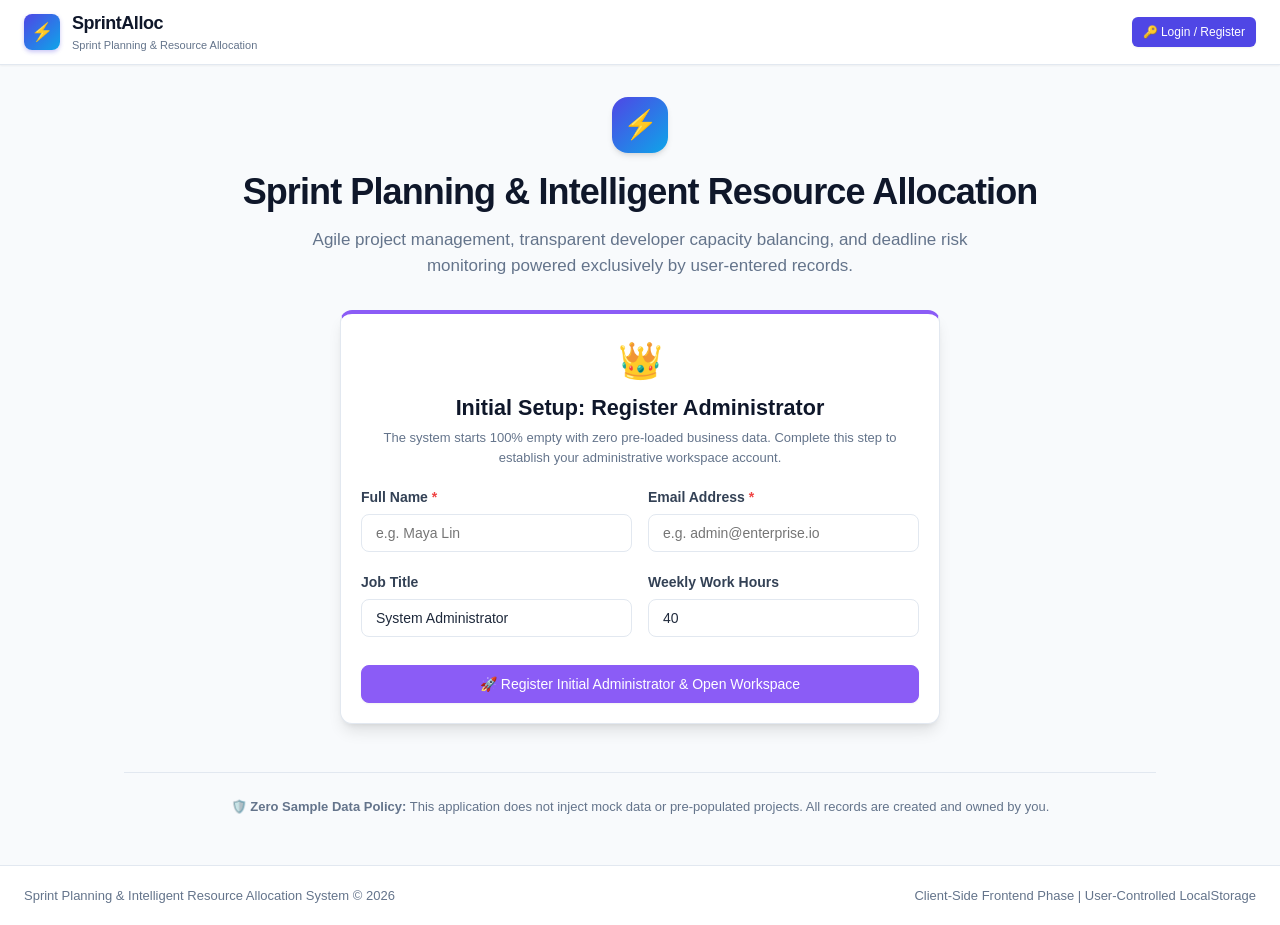
==== commit b00912a1: "fix: resolve script execution order, navigation constructor getters, and render setup form by defaul" ====
--- a/frontend/index.html
+++ b/frontend/index.html
@@ -30,7 +30,7 @@
     </header>
 
     <!-- Initial Setup Container (Shown when NO Administrator is registered) -->
-    <section id="first-admin-setup-card" class="card" style="display: none; max-width: 600px; margin: 0 auto 2.5rem; border-top: 4px solid var(--purple); box-shadow: var(--shadow-lg);">
+    <section id="first-admin-setup-card" class="card" style="max-width: 600px; margin: 0 auto 2.5rem; border-top: 4px solid var(--purple); box-shadow: var(--shadow-lg);">
       <div style="text-align: center; margin-bottom: 1.25rem;">
         <span style="font-size: 2.25rem;">👑</span>
         <h2 style="font-size: 1.35rem; font-weight: 800; color: var(--slate-900); margin-top: 0.25rem;">
@@ -183,58 +183,76 @@
 
   <!-- Scripts -->
   <script src="js/storage.js"></script>
+  <script src="js/auth.js"></script>
   <script src="js/navigation.js"></script>
-  <script src="js/auth.js"></script>
   <script>
     document.addEventListener('DOMContentLoaded', () => {
-      const storage = window.storageManager;
-      const auth = window.authManager;
-
-      auth.renderNavbar('login');
-
-      const allUsers = storage.getUsers();
-      const adminUsers = allUsers.filter(u => u.role === 'admin');
-      const pmUsers = allUsers.filter(u => u.role === 'manager');
-      const devUsers = allUsers.filter(u => u.role === 'developer');
-
-      const setupCard = document.getElementById('first-admin-setup-card');
-      const loginSection = document.getElementById('role-login-section');
-
-      if (adminUsers.length === 0) {
-        // First Launch: Show setup form
-        setupCard.style.display = 'block';
-        loginSection.style.display = 'none';
-      } else {
-        // Users exist: Show login role cards
-        setupCard.style.display = 'none';
-        loginSection.style.display = 'block';
-
-        // Populate Admin dropdown
-        const adminSelect = document.getElementById('admin-user-select');
-        adminSelect.innerHTML = adminUsers.map(u => `<option value="${u.id}">${u.name} (${u.email})</option>`).join('');
-
-        // Populate PM dropdown
-        const pmSelect = document.getElementById('pm-user-select');
-        if (pmUsers.length > 0) {
-          pmSelect.innerHTML = pmUsers.map(u => `<option value="${u.id}">${u.name} (${u.email})</option>`).join('');
+      try {
+        const storage = window.storageManager;
+        const auth = window.authManager;
+
+        if (auth && typeof auth.renderNavbar === 'function') {
+          auth.renderNavbar('login');
+        }
+
+        const allUsers = (storage && typeof storage.getUsers === 'function') ? storage.getUsers() : [];
+        const adminUsers = allUsers.filter(u => u.role === 'admin');
+        const pmUsers = allUsers.filter(u => u.role === 'manager');
+        const devUsers = allUsers.filter(u => u.role === 'developer');
+
+        const setupCard = document.getElementById('first-admin-setup-card');
+        const loginSection = document.getElementById('role-login-section');
+
+        if (adminUsers.length === 0) {
+          // First Launch: Show setup form
+          if (setupCard) setupCard.style.display = 'block';
+          if (loginSection) loginSection.style.display = 'none';
         } else {
-          pmSelect.innerHTML = `<option value="">No PM accounts registered yet</option>`;
-          document.getElementById('btn-enter-pm').disabled = true;
-        }
-
-        // Populate Dev dropdown
-        const devSelect = document.getElementById('dev-user-select');
-        if (devUsers.length > 0) {
-          devSelect.innerHTML = devUsers.map(u => `<option value="${u.id}">${u.name} (${u.email})</option>`).join('');
-        } else {
-          devSelect.innerHTML = `<option value="">No developer accounts registered yet</option>`;
-          document.getElementById('btn-enter-dev').disabled = true;
-        }
+          // Users exist: Show login role cards
+          if (setupCard) setupCard.style.display = 'none';
+          if (loginSection) loginSection.style.display = 'block';
+
+          // Populate Admin dropdown
+          const adminSelect = document.getElementById('admin-user-select');
+          if (adminSelect) {
+            adminSelect.innerHTML = adminUsers.map(u => `<option value="${u.id}">${u.name} (${u.email})</option>`).join('');
+          }
+
+          // Populate PM dropdown
+          const pmSelect = document.getElementById('pm-user-select');
+          if (pmSelect) {
+            if (pmUsers.length > 0) {
+              pmSelect.innerHTML = pmUsers.map(u => `<option value="${u.id}">${u.name} (${u.email})</option>`).join('');
+            } else {
+              pmSelect.innerHTML = `<option value="">No PM accounts registered yet</option>`;
+              const btnPm = document.getElementById('btn-enter-pm');
+              if (btnPm) btnPm.disabled = true;
+            }
+          }
+
+          // Populate Dev dropdown
+          const devSelect = document.getElementById('dev-user-select');
+          if (devSelect) {
+            if (devUsers.length > 0) {
+              devSelect.innerHTML = devUsers.map(u => `<option value="${u.id}">${u.name} (${u.email})</option>`).join('');
+            } else {
+              devSelect.innerHTML = `<option value="">No developer accounts registered yet</option>`;
+              const btnDev = document.getElementById('btn-enter-dev');
+              if (btnDev) btnDev.disabled = true;
+            }
+          }
+        }
+      } catch (err) {
+        console.error('Initialization error in index.html:', err);
+        const setupCard = document.getElementById('first-admin-setup-card');
+        if (setupCard) setupCard.style.display = 'block';
       }
 
       // First admin form submission
       document.getElementById('first-admin-form')?.addEventListener('submit', (e) => {
         e.preventDefault();
+        const storage = window.storageManager;
+        const auth = window.authManager;
         const name = document.getElementById('setup-admin-name').value;
         const email = document.getElementById('setup-admin-email').value;
         const title = document.getElementById('setup-admin-title').value;
@@ -253,6 +271,7 @@
 
       // Role enter handlers
       document.getElementById('btn-enter-admin')?.addEventListener('click', () => {
+        const auth = window.authManager;
         const userId = document.getElementById('admin-user-select').value;
         if (userId && auth.login(userId)) {
           window.location.href = 'admin.html';
@@ -260,6 +279,7 @@
       });
 
       document.getElementById('btn-enter-pm')?.addEventListener('click', () => {
+        const auth = window.authManager;
         const userId = document.getElementById('pm-user-select').value;
         if (userId && auth.login(userId)) {
           window.location.href = 'manager.html';
@@ -267,6 +287,7 @@
       });
 
       document.getElementById('btn-enter-dev')?.addEventListener('click', () => {
+        const auth = window.authManager;
         const userId = document.getElementById('dev-user-select').value;
         if (userId && auth.login(userId)) {
           window.location.href = 'developer.html';
@@ -276,6 +297,8 @@
       // Direct project jump
       document.getElementById('project-jump-form')?.addEventListener('submit', (e) => {
         e.preventDefault();
+        const storage = window.storageManager;
+        const auth = window.authManager;
         const inputId = document.getElementById('project-jump-input').value.trim().toUpperCase();
         const project = storage.getProjectById(inputId);
         if (project) {
